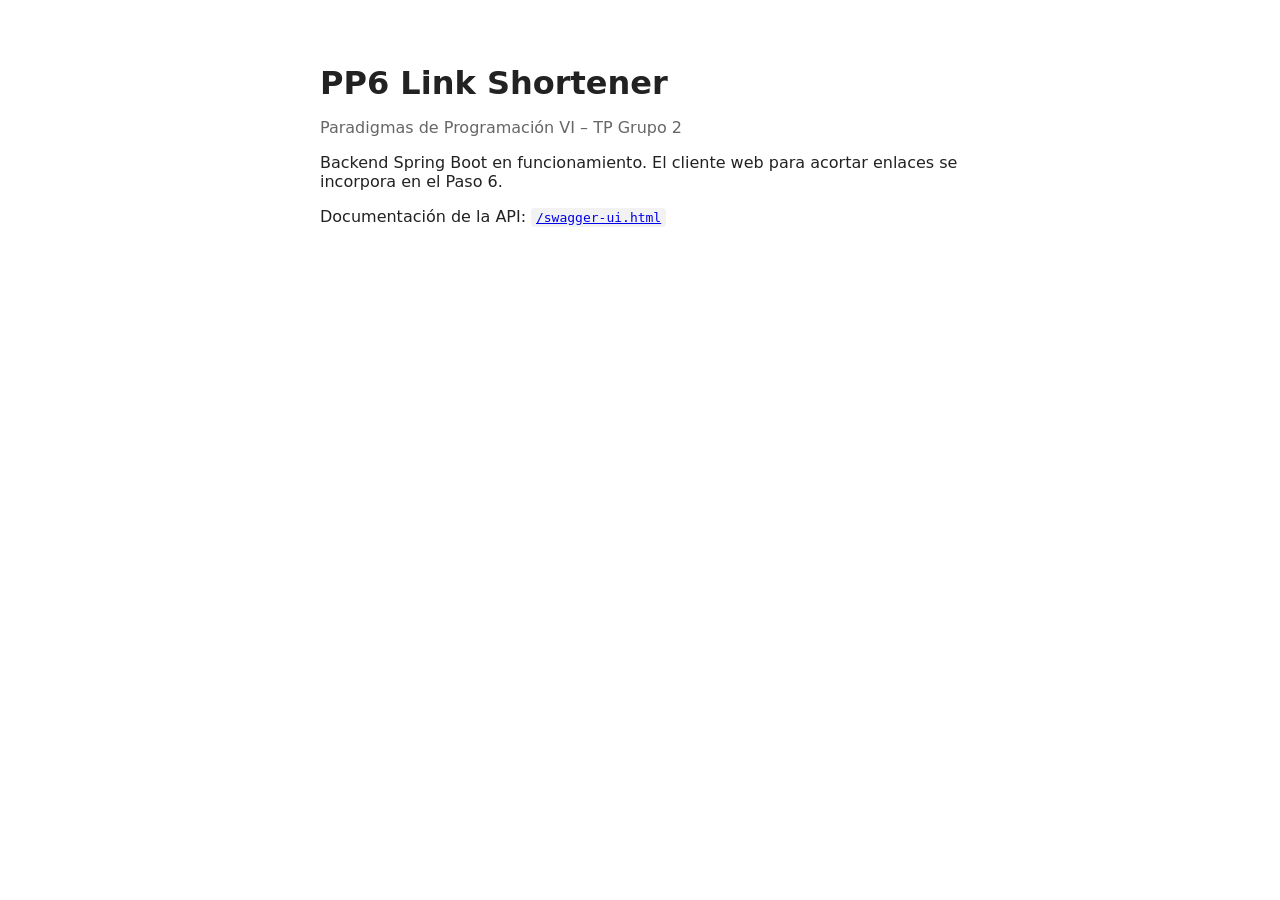
==== src/main/resources/static/index.html @ a362cbf8 "feat: paso 0 - proyecto base Spring Boot 3.4.3 con perfiles staging/prod - Gradle wrapper 8.14.3, Ja" ====
<!DOCTYPE html>
<html lang="es">
<head>
	<meta charset="UTF-8">
	<meta name="viewport" content="width=device-width, initial-scale=1.0">
	<title>PP6 Link Shortener</title>
	<style>
		body { font-family: system-ui, sans-serif; max-width: 640px; margin: 4rem auto; padding: 0 1rem; color: #222; }
		h1 { margin-bottom: .25rem; }
		.muted { color: #666; }
		code { background: #f2f2f2; padding: .1rem .3rem; border-radius: 4px; }
	</style>
</head>
<body>
	<h1>PP6 Link Shortener</h1>
	<p class="muted">Paradigmas de Programación VI – TP Grupo 2</p>
	<p>Backend Spring Boot en funcionamiento. El cliente web para acortar enlaces se incorpora en el Paso 6.</p>
	<p>Documentación de la API: <a href="/swagger-ui.html"><code>/swagger-ui.html</code></a></p>
</body>
</html>
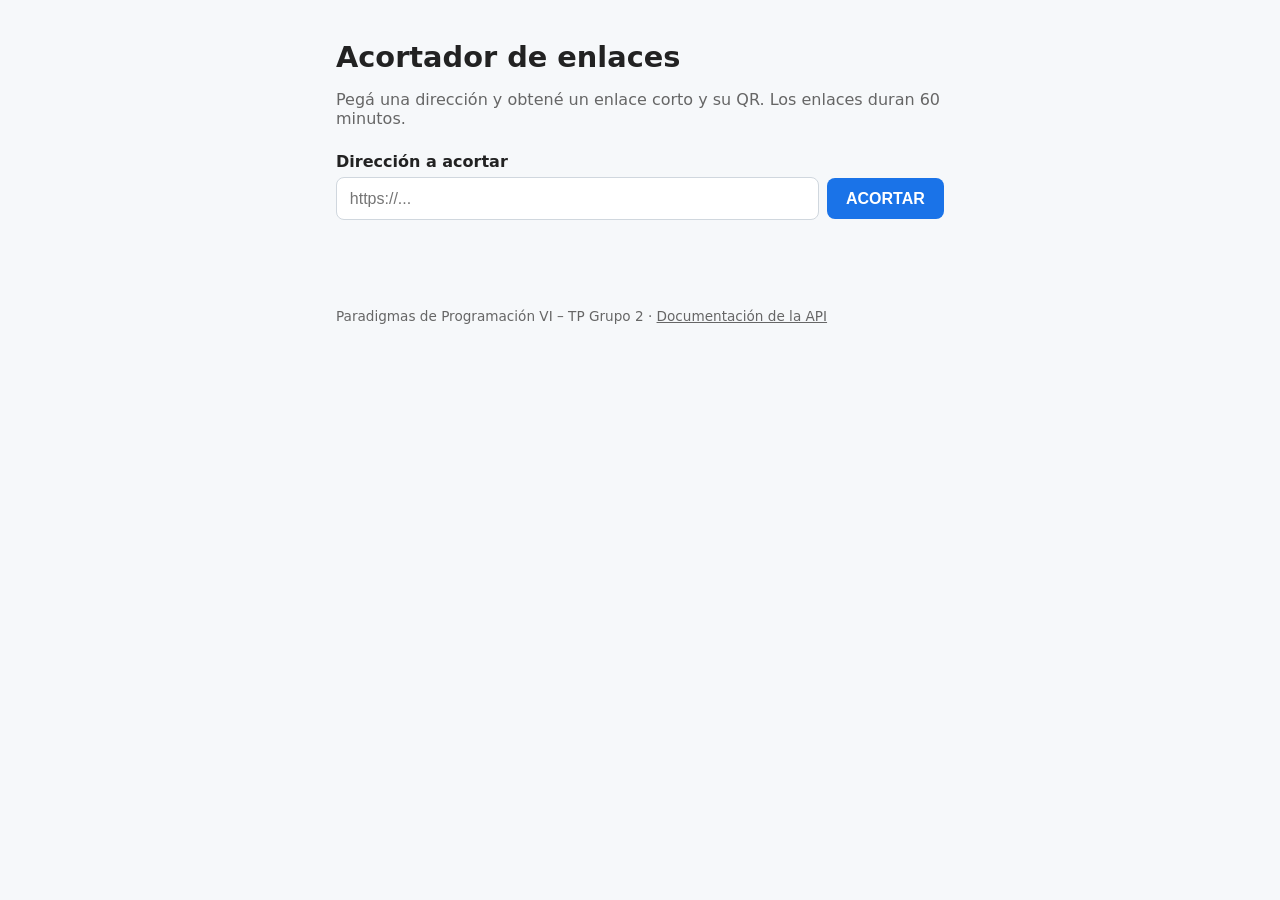
==== commit d51b18c7: "feat(web): cliente web para acortar enlaces (Paso 7) Formulario, estados inicial/cargando/400/503/re" ====
--- a/src/main/resources/static/index.html
+++ b/src/main/resources/static/index.html
@@ -3,18 +3,43 @@
 <head>
 	<meta charset="UTF-8">
 	<meta name="viewport" content="width=device-width, initial-scale=1.0">
-	<title>PP6 Link Shortener</title>
-	<style>
-		body { font-family: system-ui, sans-serif; max-width: 640px; margin: 4rem auto; padding: 0 1rem; color: #222; }
-		h1 { margin-bottom: .25rem; }
-		.muted { color: #666; }
-		code { background: #f2f2f2; padding: .1rem .3rem; border-radius: 4px; }
-	</style>
+	<title>Acortador de enlaces – PP6</title>
+	<link rel="stylesheet" href="styles.css">
 </head>
 <body>
-	<h1>PP6 Link Shortener</h1>
-	<p class="muted">Paradigmas de Programación VI – TP Grupo 2</p>
-	<p>Backend Spring Boot en funcionamiento. El cliente web para acortar enlaces se incorpora en el Paso 6.</p>
-	<p>Documentación de la API: <a href="/swagger-ui.html"><code>/swagger-ui.html</code></a></p>
+	<main>
+		<h1>Acortador de enlaces</h1>
+		<p class="muted">Pegá una dirección y obtené un enlace corto y su QR. Los enlaces duran 60 minutos.</p>
+
+		<form id="shorten-form" novalidate>
+			<label for="url">Dirección a acortar</label>
+			<div class="row">
+				<input id="url" name="url" type="text" inputmode="url" autocomplete="off" spellcheck="false"
+					placeholder="https://..." required>
+				<button id="shorten" type="submit">ACORTAR</button>
+			</div>
+		</form>
+
+		<p id="status" class="status" role="status" aria-live="polite"></p>
+
+		<section id="result" class="card" hidden aria-labelledby="result-title">
+			<h2 id="result-title">Tu enlace corto</h2>
+			<div class="row">
+				<a id="short-url" class="short-url" target="_blank" rel="noopener"></a>
+				<button id="copy" type="button">Copiar</button>
+			</div>
+			<img id="qr" class="qr" width="256" height="256" alt="">
+			<div class="row">
+				<a id="download" class="button secondary">Descargar QR</a>
+			</div>
+			<p id="expires" class="muted"></p>
+		</section>
+
+		<footer class="muted">
+			Paradigmas de Programación VI – TP Grupo 2 ·
+			<a href="/swagger-ui.html">Documentación de la API</a>
+		</footer>
+	</main>
+	<script src="app.js"></script>
 </body>
 </html>
--- a/src/main/resources/static/styles.css
+++ b/src/main/resources/static/styles.css
@@ -0,0 +1,87 @@
+:root {
+	--accent: #1a73e8;
+	--accent-dark: #1558b0;
+	--text: #222;
+	--muted: #666;
+	--border: #d0d7de;
+	--error: #b3261e;
+	--warning: #8a5300;
+	--success: #1e7d32;
+}
+
+* { box-sizing: border-box; }
+
+/* Las clases con display (p. ej. .button) pisan el atributo hidden si no se fuerza. */
+[hidden] { display: none !important; }
+
+body {
+	font-family: system-ui, -apple-system, "Segoe UI", Roboto, sans-serif;
+	color: var(--text);
+	margin: 0;
+	background: #f6f8fa;
+}
+
+main { max-width: 640px; margin: 0 auto; padding: 2.5rem 1rem; }
+
+h1 { margin: 0 0 .25rem; font-size: 1.8rem; }
+h2 { margin: 0 0 1rem; font-size: 1.2rem; }
+
+.muted { color: var(--muted); }
+
+label { display: block; font-weight: 600; margin: 1.5rem 0 .4rem; }
+
+.row { display: flex; gap: .5rem; align-items: center; flex-wrap: wrap; }
+
+input {
+	flex: 1 1 260px;
+	min-width: 0;
+	padding: .7rem .8rem;
+	font-size: 1rem;
+	border: 1px solid var(--border);
+	border-radius: 8px;
+}
+
+input:focus, button:focus-visible, a:focus-visible { outline: 3px solid #9ec5ff; outline-offset: 1px; }
+
+button, .button {
+	padding: .7rem 1.2rem;
+	font-size: 1rem;
+	font-weight: 600;
+	border: 0;
+	border-radius: 8px;
+	background: var(--accent);
+	color: #fff;
+	cursor: pointer;
+	text-decoration: none;
+	display: inline-block;
+}
+
+button:hover:not(:disabled), .button:hover { background: var(--accent-dark); }
+button:disabled { opacity: .55; cursor: not-allowed; }
+
+.button.secondary { background: #fff; color: var(--accent); border: 1px solid var(--accent); }
+.button.secondary:hover { background: #eef4fd; }
+
+.status { min-height: 1.5rem; margin: 1rem 0; font-weight: 500; }
+.status.error { color: var(--error); }
+.status.warning { color: var(--warning); }
+.status.success { color: var(--success); }
+.status.info { color: var(--muted); }
+
+.card {
+	background: #fff;
+	border: 1px solid var(--border);
+	border-radius: 12px;
+	padding: 1.25rem;
+	margin-top: .5rem;
+}
+
+.short-url { font-size: 1.15rem; font-weight: 600; word-break: break-all; flex: 1 1 200px; color: var(--accent); }
+
+.qr { display: block; margin: 1rem auto; max-width: 100%; height: auto; border: 1px solid var(--border); border-radius: 8px; }
+
+.card.expired .short-url { color: var(--muted); text-decoration: line-through; cursor: default; }
+.card.expired .qr { filter: grayscale(1) opacity(.3); }
+
+footer { margin-top: 3rem; font-size: .85rem; }
+footer a { color: var(--muted); }
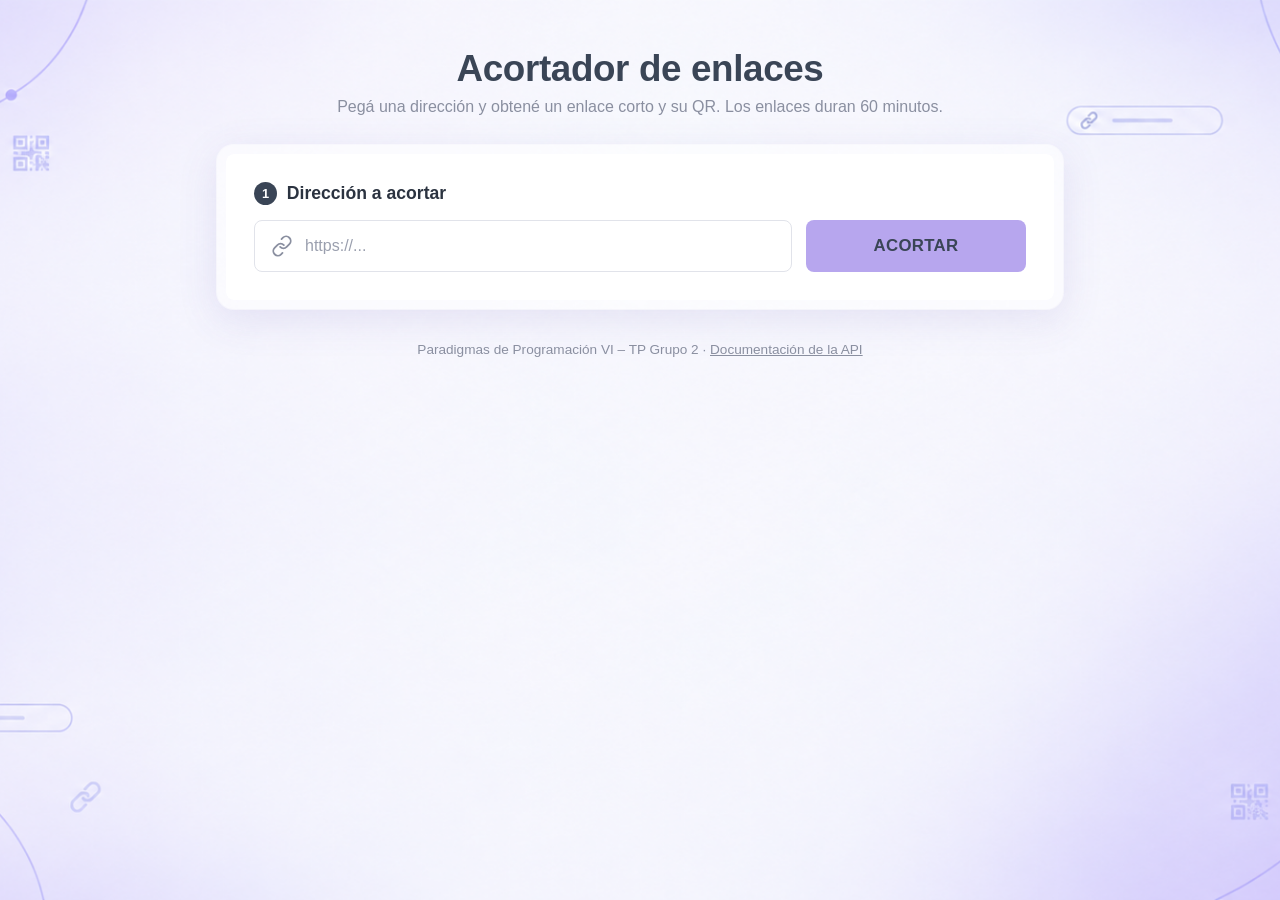
==== commit b3b871fe: "restylig web" ====
--- a/src/main/resources/static/index.html
+++ b/src/main/resources/static/index.html
@@ -8,32 +8,48 @@
 </head>
 <body>
 	<main>
-		<h1>Acortador de enlaces</h1>
-		<p class="muted">Pegá una dirección y obtené un enlace corto y su QR. Los enlaces duran 60 minutos.</p>
+		<header class="hero">
+			<h1>Acortador de enlaces</h1>
+			<p class="muted">Pegá una dirección y obtené un enlace corto y su QR. Los enlaces duran 60 minutos.</p>
+		</header>
 
-		<form id="shorten-form" novalidate>
-			<label for="url">Dirección a acortar</label>
-			<div class="row">
-				<input id="url" name="url" type="text" inputmode="url" autocomplete="off" spellcheck="false"
-					placeholder="https://..." required>
-				<button id="shorten" type="submit">ACORTAR</button>
-			</div>
-		</form>
+		<div class="panel">
+			<form id="shorten-form" novalidate>
+				<div class="step">
+					<span class="step-number" aria-hidden="true">1</span>
+					<label for="url">Dirección a acortar</label>
+				</div>
+				<div class="row">
+					<div class="field">
+						<svg class="field-icon" viewBox="0 0 24 24" width="22" height="22" aria-hidden="true" focusable="false">
+							<path d="M10 13a5 5 0 0 0 7.07 0l3-3a5 5 0 0 0-7.07-7.07l-1.5 1.5M14 11a5 5 0 0 0-7.07 0l-3 3a5 5 0 0 0 7.07 7.07l1.5-1.5"
+								fill="none" stroke="currentColor" stroke-width="2" stroke-linecap="round" stroke-linejoin="round"/>
+						</svg>
+						<input id="url" name="url" type="text" inputmode="url" autocomplete="off" spellcheck="false"
+							placeholder="https://..." required>
+					</div>
+					<button id="shorten" type="submit">ACORTAR</button>
+				</div>
+			</form>
 
-		<p id="status" class="status" role="status" aria-live="polite"></p>
+			<p id="status" class="status" role="status" aria-live="polite"></p>
 
-		<section id="result" class="card" hidden aria-labelledby="result-title">
-			<h2 id="result-title">Tu enlace corto</h2>
-			<div class="row">
-				<a id="short-url" class="short-url" target="_blank" rel="noopener"></a>
-				<button id="copy" type="button">Copiar</button>
-			</div>
-			<img id="qr" class="qr" width="256" height="256" alt="">
-			<div class="row">
-				<a id="download" class="button secondary">Descargar QR</a>
-			</div>
-			<p id="expires" class="muted"></p>
-		</section>
+			<section id="result" class="result" hidden aria-labelledby="result-title">
+				<div class="step">
+					<span class="step-number" aria-hidden="true">2</span>
+					<h2 id="result-title">Tu enlace corto</h2>
+				</div>
+				<div class="result-box">
+					<a id="short-url" class="short-url" target="_blank" rel="noopener"></a>
+					<div class="actions">
+						<a id="download" class="button secondary">Descargar QR</a>
+						<button id="copy" type="button" class="dark">Copiar</button>
+					</div>
+				</div>
+				<img id="qr" class="qr" width="256" height="256" alt="">
+				<p id="expires" class="muted expires"></p>
+			</section>
+		</div>
 
 		<footer class="muted">
 			Paradigmas de Programación VI – TP Grupo 2 ·
--- a/src/main/resources/static/styles.css
+++ b/src/main/resources/static/styles.css
@@ -1,9 +1,12 @@
 :root {
-	--accent: #1a73e8;
-	--accent-dark: #1558b0;
-	--text: #222;
-	--muted: #666;
-	--border: #d0d7de;
+	--ink: #3a4556;
+	--text: #2b3340;
+	--muted: #8a8fa0;
+	--border: #e1e3ea;
+	--accent: #b7a6ee;
+	--accent-dark: #5b4bc4;
+	--link: #5b4bc4;
+	--focus: #b7a6ee;
 	--error: #b3261e;
 	--warning: #8a5300;
 	--success: #1e7d32;
@@ -15,73 +18,160 @@
 [hidden] { display: none !important; }
 
 body {
-	font-family: system-ui, -apple-system, "Segoe UI", Roboto, sans-serif;
+	font-family: "Helvetica Neue", Helvetica, Arial, sans-serif;
 	color: var(--text);
 	margin: 0;
-	background: #f6f8fa;
+	min-height: 100vh;
+	background: #f3f1fd url("fondo.webp") center / cover no-repeat fixed;
 }
 
-main { max-width: 640px; margin: 0 auto; padding: 2.5rem 1rem; }
+main { max-width: 880px; margin: 0 auto; padding: 3rem 1rem 2rem; }
 
-h1 { margin: 0 0 .25rem; font-size: 1.8rem; }
-h2 { margin: 0 0 1rem; font-size: 1.2rem; }
+.hero { text-align: center; margin-bottom: 1.75rem; }
+
+h1 { margin: 0 0 .5rem; font-size: 2.3rem; font-weight: 700; letter-spacing: -.01em; color: var(--ink); }
+h2 { margin: 0; font-size: 1.1rem; font-weight: 700; color: var(--text); }
 
 .muted { color: var(--muted); }
+.hero .muted { margin: 0; font-size: 1rem; }
 
-label { display: block; font-weight: 600; margin: 1.5rem 0 .4rem; }
+/* Tarjeta blanca con un borde translúcido alrededor, como un marco de vidrio. */
+.panel {
+	background: #fff;
+	border-radius: 18px;
+	padding: 1.75rem;
+	border: 10px solid rgba(255, 255, 255, .55);
+	background-clip: padding-box;
+	box-shadow: 0 10px 40px rgba(90, 70, 170, .12);
+}
 
-.row { display: flex; gap: .5rem; align-items: center; flex-wrap: wrap; }
+.step { display: flex; align-items: center; gap: .6rem; margin-bottom: .9rem; }
+
+.step-number {
+	display: inline-flex;
+	align-items: center;
+	justify-content: center;
+	width: 1.45rem;
+	height: 1.45rem;
+	border-radius: 50%;
+	background: var(--ink);
+	color: #fff;
+	font-size: .8rem;
+	font-weight: 700;
+}
+
+label { font-size: 1.1rem; font-weight: 700; }
+
+.row { display: flex; gap: .9rem; align-items: stretch; flex-wrap: wrap; }
+
+.field {
+	flex: 1 1 280px;
+	min-width: 0;
+	display: flex;
+	align-items: center;
+	gap: .75rem;
+	padding: 0 1rem;
+	border: 1px solid var(--border);
+	border-radius: 8px;
+	background: #fff;
+}
+
+.field:focus-within { border-color: var(--focus); box-shadow: 0 0 0 3px rgba(183, 166, 238, .45); }
+.field-icon { flex: none; color: var(--muted); }
 
 input {
-	flex: 1 1 260px;
+	flex: 1;
 	min-width: 0;
-	padding: .7rem .8rem;
+	padding: 1rem 0;
+	font: inherit;
 	font-size: 1rem;
-	border: 1px solid var(--border);
-	border-radius: 8px;
+	color: var(--text);
+	border: 0;
+	background: transparent;
 }
 
-input:focus, button:focus-visible, a:focus-visible { outline: 3px solid #9ec5ff; outline-offset: 1px; }
+input::placeholder { color: #9a9fae; }
+input:focus { outline: none; }
+button:focus-visible, a:focus-visible { outline: 3px solid var(--focus); outline-offset: 2px; }
 
 button, .button {
-	padding: .7rem 1.2rem;
-	font-size: 1rem;
-	font-weight: 600;
+	padding: .95rem 1.4rem;
+	font: inherit;
+	font-size: .95rem;
+	font-weight: 700;
 	border: 0;
 	border-radius: 8px;
 	background: var(--accent);
-	color: #fff;
+	color: var(--ink);
 	cursor: pointer;
 	text-decoration: none;
 	display: inline-block;
+	text-align: center;
 }
 
-button:hover:not(:disabled), .button:hover { background: var(--accent-dark); }
+#shorten { flex: 0 1 220px; font-size: 1.05rem; letter-spacing: .02em; }
+
+button:hover:not(:disabled), .button:hover { background: var(--accent-dark); color: #fff; }
 button:disabled { opacity: .55; cursor: not-allowed; }
 
-.button.secondary { background: #fff; color: var(--accent); border: 1px solid var(--accent); }
-.button.secondary:hover { background: #eef4fd; }
+.button.secondary { background: #fff; color: var(--ink); border: 1px solid var(--border); padding: .7rem 1.1rem; }
+.button.secondary:hover { background: #f5f3fd; color: var(--ink); }
 
-.status { min-height: 1.5rem; margin: 1rem 0; font-weight: 500; }
+button.dark { background: var(--ink); color: #fff; padding: .7rem 1.4rem; }
+button.dark:hover:not(:disabled) { background: #2b3340; }
+
+.status { margin: 0; font-size: .95rem; font-weight: 500; }
+.status:not(:empty) { margin-top: 1rem; }
 .status.error { color: var(--error); }
 .status.warning { color: var(--warning); }
 .status.success { color: var(--success); }
 .status.info { color: var(--muted); }
 
-.card {
+.result { margin-top: 1.25rem; padding-top: 1.5rem; border-top: 1px dashed var(--border); }
+
+.result-box {
+	display: flex;
+	align-items: center;
+	gap: .9rem;
+	flex-wrap: wrap;
+	padding: 1rem 1.1rem;
+	border-radius: 12px;
+	background: #f7f7fa;
+}
+
+.short-url { flex: 1 1 220px; font-size: 1.25rem; font-weight: 500; word-break: break-all; color: var(--link); }
+
+.actions { display: flex; gap: .6rem; flex-wrap: wrap; }
+
+.qr {
+	display: block;
+	margin: 1.25rem auto .75rem;
+	max-width: 100%;
+	height: auto;
+	padding: .5rem;
 	background: #fff;
 	border: 1px solid var(--border);
 	border-radius: 12px;
-	padding: 1.25rem;
-	margin-top: .5rem;
 }
 
-.short-url { font-size: 1.15rem; font-weight: 600; word-break: break-all; flex: 1 1 200px; color: var(--accent); }
+.expires { margin: 0; text-align: center; font-size: .95rem; }
 
-.qr { display: block; margin: 1rem auto; max-width: 100%; height: auto; border: 1px solid var(--border); border-radius: 8px; }
+.result.expired .short-url { color: var(--muted); text-decoration: line-through; cursor: default; }
+.result.expired .qr { filter: grayscale(1) opacity(.3); }
 
-.card.expired .short-url { color: var(--muted); text-decoration: line-through; cursor: default; }
-.card.expired .qr { filter: grayscale(1) opacity(.3); }
+footer { margin-top: 2rem; font-size: .85rem; text-align: center; }
+footer a { color: inherit; }
 
-footer { margin-top: 3rem; font-size: .85rem; }
-footer a { color: var(--muted); }
+/* Página "Este enlace expiró o no existe". */
+.notice { text-align: center; padding: 2.5rem 1.75rem; }
+.notice h1 { font-size: 1.7rem; }
+.notice .button { margin-top: 1.5rem; }
+
+@media (max-width: 560px) {
+	main { padding-top: 2rem; }
+	h1 { font-size: 1.7rem; }
+	.panel { padding: 1.1rem; border-width: 6px; }
+	#shorten { flex: 1 1 100%; }
+	.actions { width: 100%; }
+	.actions > * { flex: 1; }
+}
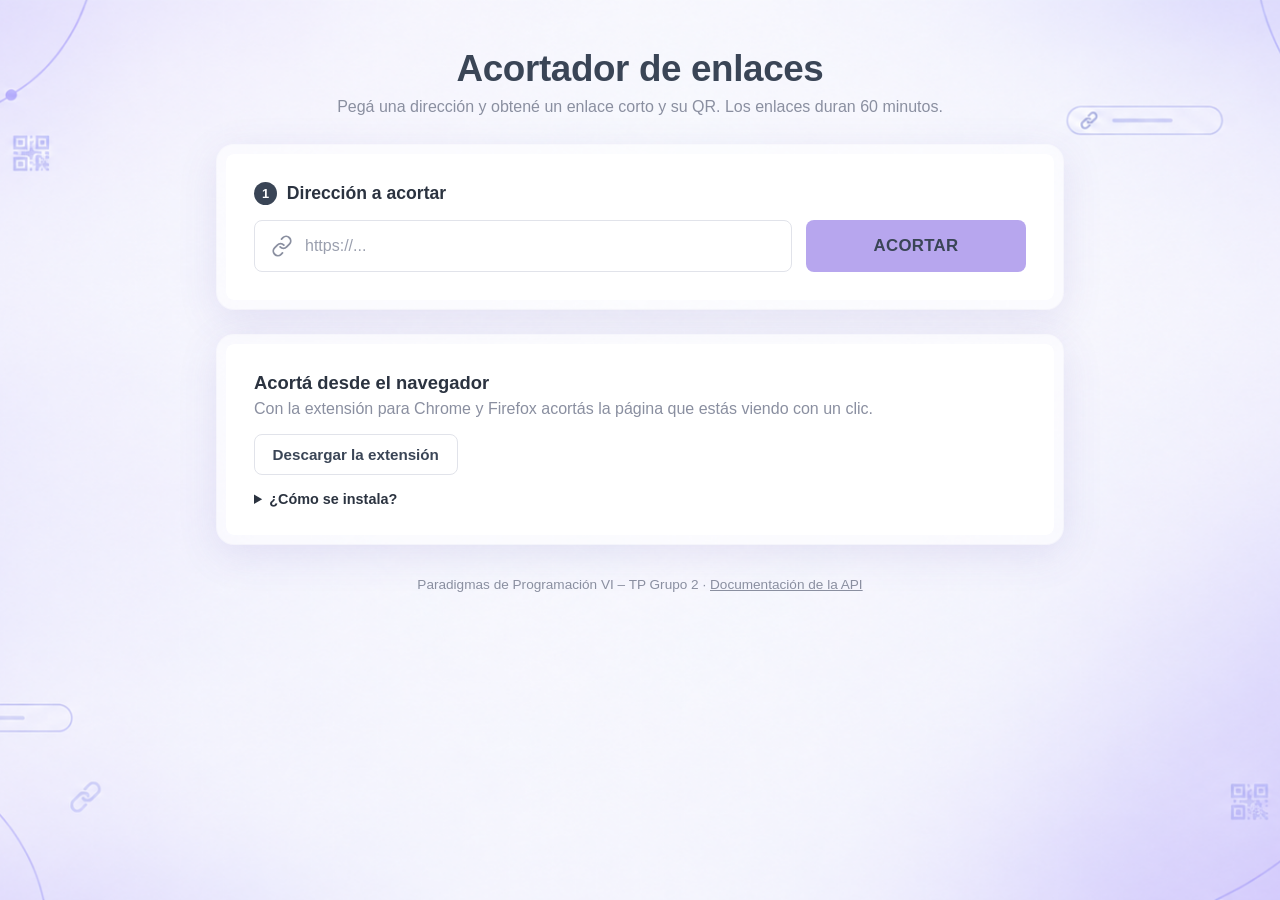
==== commit c40fbb01: "feat(web): descargar la extension desde el sitio Gradle arma el zip de browser-extension/ en cada bu" ====
--- a/src/main/resources/static/index.html
+++ b/src/main/resources/static/index.html
@@ -51,6 +51,19 @@
 			</section>
 		</div>
 
+		<section class="panel extension" aria-labelledby="extension-title">
+			<h2 id="extension-title">Acortá desde el navegador</h2>
+			<p class="muted">Con la extensión para Chrome y Firefox acortás la página que estás viendo con un clic.</p>
+			<a class="button secondary" href="descargas/acortador-pp6.zip" download>Descargar la extensión</a>
+			<details>
+				<summary>¿Cómo se instala?</summary>
+				<p><strong>Chrome o Edge:</strong> descomprimí el zip, abrí <code>chrome://extensions</code>, activá
+					<em>Modo de desarrollador</em> y elegí <em>Cargar descomprimida</em> con la carpeta.</p>
+				<p><strong>Firefox:</strong> abrí <code>about:debugging#/runtime/this-firefox</code> y elegí
+					<em>Cargar complemento temporal</em> con el zip. Firefox la quita al cerrarse.</p>
+			</details>
+		</section>
+
 		<footer class="muted">
 			Paradigmas de Programación VI – TP Grupo 2 ·
 			<a href="/swagger-ui.html">Documentación de la API</a>
--- a/src/main/resources/static/styles.css
+++ b/src/main/resources/static/styles.css
@@ -159,6 +159,13 @@
 .result.expired .short-url { color: var(--muted); text-decoration: line-through; cursor: default; }
 .result.expired .qr { filter: grayscale(1) opacity(.3); }
 
+.extension { margin-top: 1.5rem; }
+.extension h2 { margin: 0 0 .4rem; font-size: 1.15rem; }
+.extension p { margin: 0 0 1rem; }
+.extension details { margin-top: 1rem; font-size: .9rem; }
+.extension summary { cursor: pointer; font-weight: 600; }
+.extension details p { margin: .6rem 0 0; }
+
 footer { margin-top: 2rem; font-size: .85rem; text-align: center; }
 footer a { color: inherit; }
 
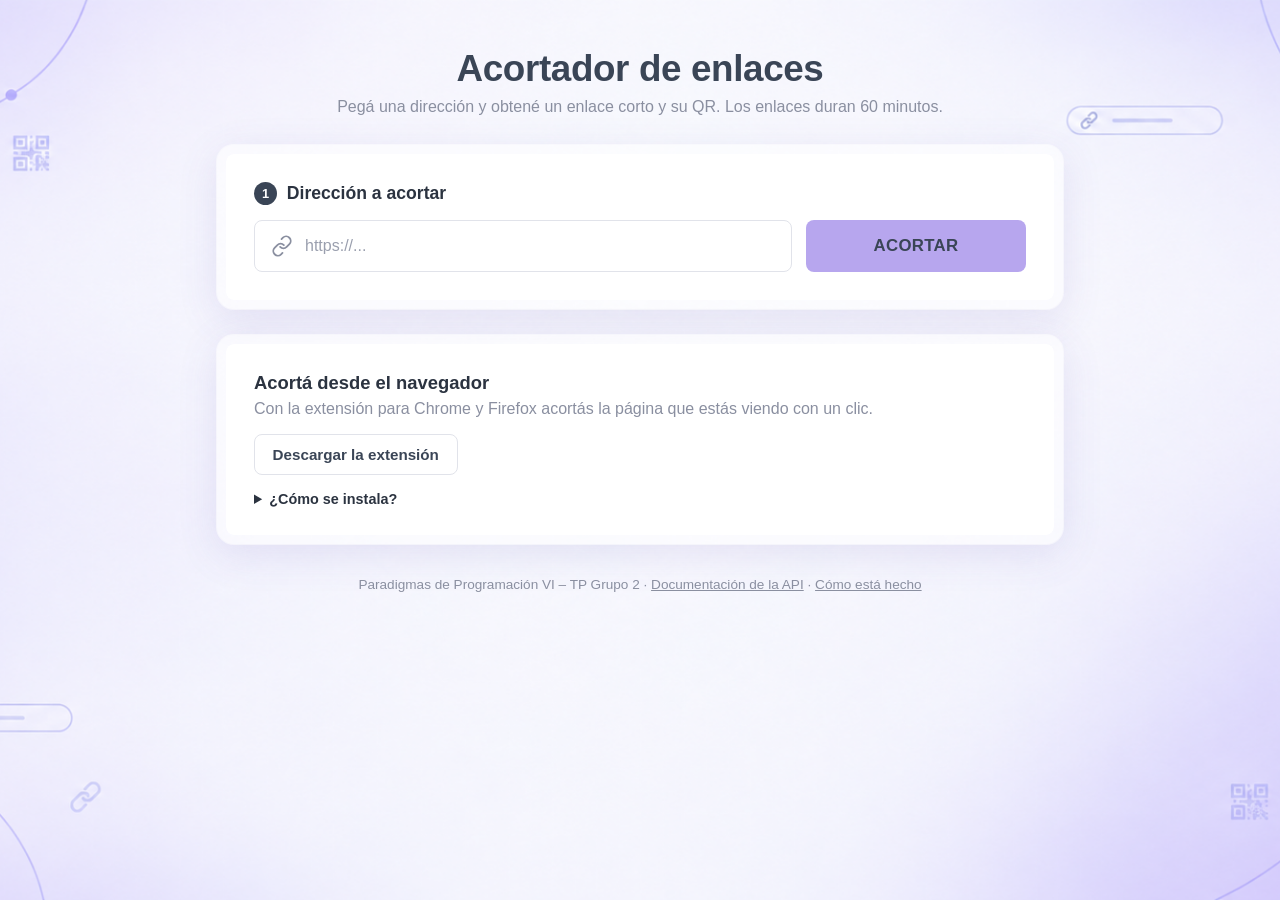
==== commit a007d752: "docs(coloquio): guia /coloquio con diagrama de clases y enlaces al codigo Diagrama interactivo por c" ====
--- a/src/main/resources/static/index.html
+++ b/src/main/resources/static/index.html
@@ -66,7 +66,8 @@
 
 		<footer class="muted">
 			Paradigmas de Programación VI – TP Grupo 2 ·
-			<a href="/swagger-ui.html">Documentación de la API</a>
+			<a href="/swagger-ui.html">Documentación de la API</a> ·
+			<a href="coloquio">Cómo está hecho</a>
 		</footer>
 	</main>
 	<script src="app.js"></script>
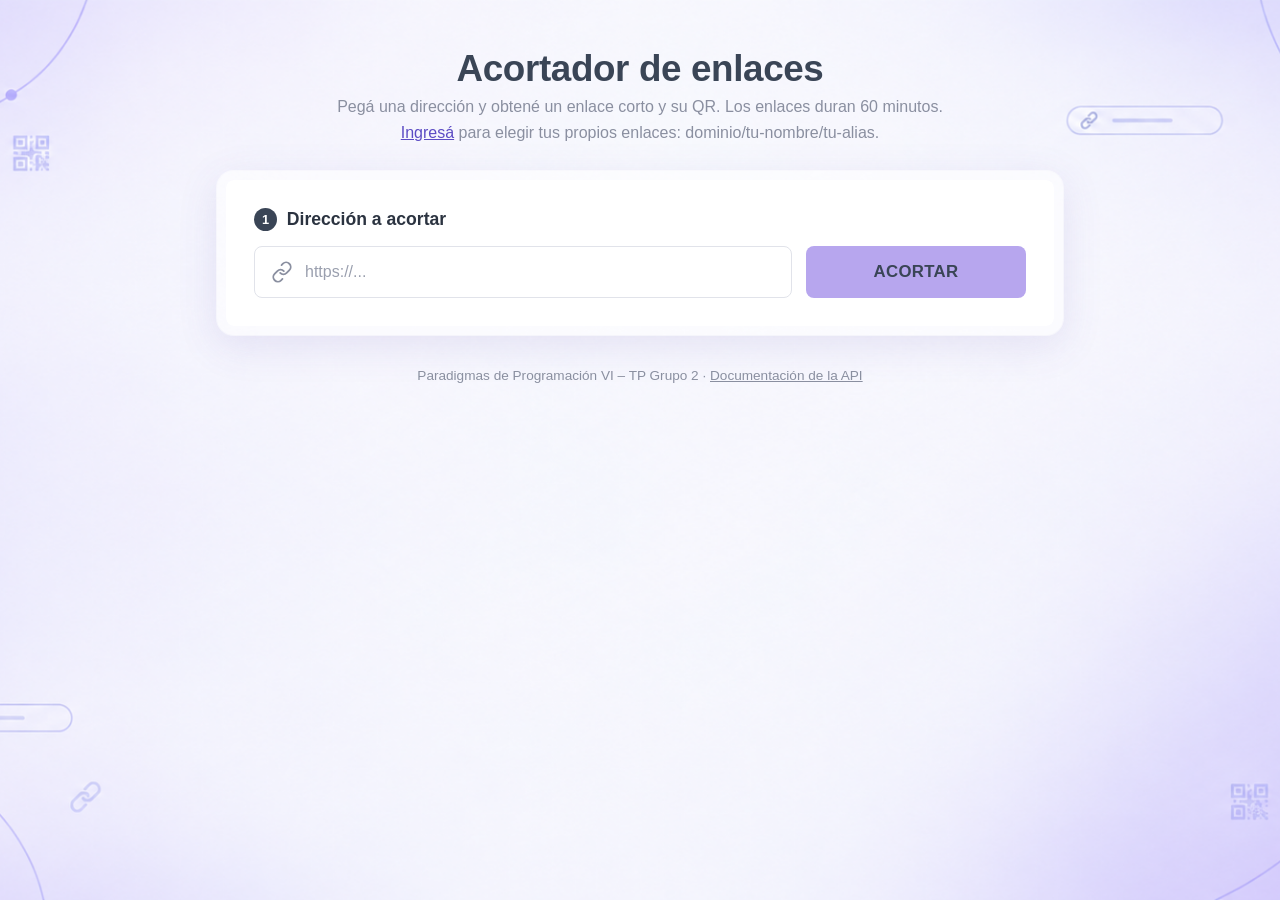
==== commit 84a641e6: "Etapa 2: ingreso con Google por QR y espacio de nombres /{usuario}/{alias} - El celular inicia sesio" ====
--- a/src/main/resources/static/index.html
+++ b/src/main/resources/static/index.html
@@ -11,6 +11,7 @@
 		<header class="hero">
 			<h1>Acortador de enlaces</h1>
 			<p class="muted">Pegá una dirección y obtené un enlace corto y su QR. Los enlaces duran 60 minutos.</p>
+			<p class="muted"><a href="/cuenta.html">Ingresá</a> para elegir tus propios enlaces: dominio/tu-nombre/tu-alias.</p>
 		</header>
 
 		<div class="panel">
@@ -51,25 +52,12 @@
 			</section>
 		</div>
 
-		<section class="panel extension" aria-labelledby="extension-title">
-			<h2 id="extension-title">Acortá desde el navegador</h2>
-			<p class="muted">Con la extensión para Chrome y Firefox acortás la página que estás viendo con un clic.</p>
-			<a class="button secondary" href="descargas/acortador-pp6.zip" download>Descargar la extensión</a>
-			<details>
-				<summary>¿Cómo se instala?</summary>
-				<p><strong>Chrome o Edge:</strong> descomprimí el zip, abrí <code>chrome://extensions</code>, activá
-					<em>Modo de desarrollador</em> y elegí <em>Cargar descomprimida</em> con la carpeta.</p>
-				<p><strong>Firefox:</strong> abrí <code>about:debugging#/runtime/this-firefox</code> y elegí
-					<em>Cargar complemento temporal</em> con el zip. Firefox la quita al cerrarse.</p>
-			</details>
-		</section>
-
 		<footer class="muted">
 			Paradigmas de Programación VI – TP Grupo 2 ·
-			<a href="/swagger-ui.html">Documentación de la API</a> ·
-			<a href="coloquio">Cómo está hecho</a>
+			<a href="/swagger-ui.html">Documentación de la API</a>
 		</footer>
 	</main>
+	<script src="result-card.js"></script>
 	<script src="app.js"></script>
 </body>
 </html>
--- a/src/main/resources/static/styles.css
+++ b/src/main/resources/static/styles.css
@@ -159,15 +159,21 @@
 .result.expired .short-url { color: var(--muted); text-decoration: line-through; cursor: default; }
 .result.expired .qr { filter: grayscale(1) opacity(.3); }
 
-.extension { margin-top: 1.5rem; }
-.extension h2 { margin: 0 0 .4rem; font-size: 1.15rem; }
-.extension p { margin: 0 0 1rem; }
-.extension details { margin-top: 1rem; font-size: .9rem; }
-.extension summary { cursor: pointer; font-weight: 600; }
-.extension details p { margin: .6rem 0 0; }
-
 footer { margin-top: 2rem; font-size: .85rem; text-align: center; }
 footer a { color: inherit; }
+
+.hero .muted + .muted { margin-top: .5rem; }
+.hero a, .login-alt a { color: var(--link); }
+
+/* Cuenta e ingreso. */
+.hint { margin: -.4rem 0 .9rem; font-size: .9rem; }
+.link-form { margin-top: 1.75rem; }
+.link-form > .field { margin-bottom: .9rem; }
+.sub-label { display: block; margin-bottom: .5rem; font-size: .95rem; }
+.namespace { flex: none; color: var(--muted); font-size: .95rem; }
+.login-alt { margin-top: 1.5rem; font-size: .9rem; }
+.link-button { padding: 0; background: none; color: inherit; font-size: inherit; font-weight: inherit; text-decoration: underline; }
+.link-button:hover:not(:disabled) { background: none; color: var(--link); }
 
 /* Página "Este enlace expiró o no existe". */
 .notice { text-align: center; padding: 2.5rem 1.75rem; }
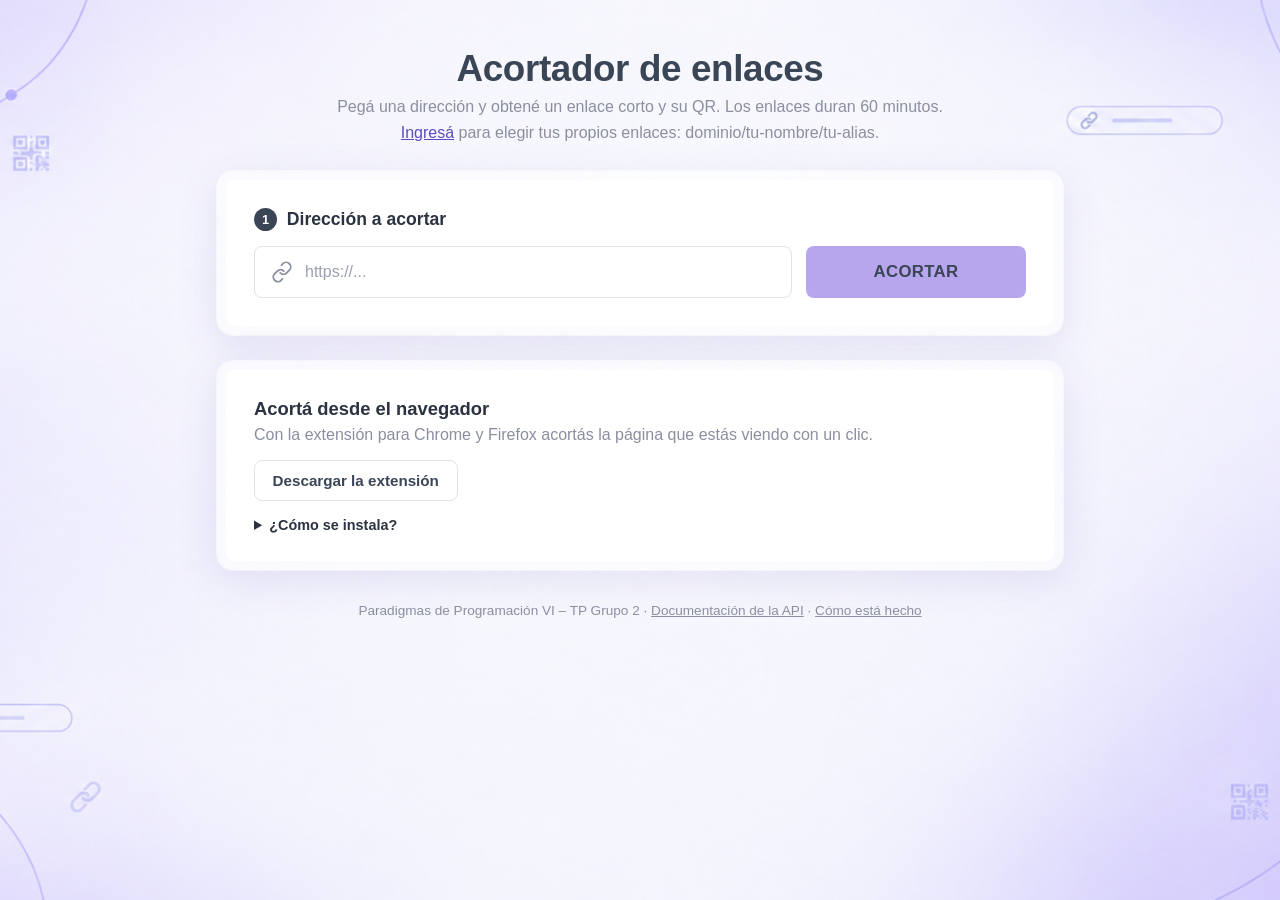
==== commit 5f04d747: "merge: traer la Etapa 2 de main a dev/agustin Conserva la guia /coloquio y la descarga de la extensi" ====
--- a/src/main/resources/static/index.html
+++ b/src/main/resources/static/index.html
@@ -52,9 +52,23 @@
 			</section>
 		</div>
 
+		<section class="panel extension" aria-labelledby="extension-title">
+			<h2 id="extension-title">Acortá desde el navegador</h2>
+			<p class="muted">Con la extensión para Chrome y Firefox acortás la página que estás viendo con un clic.</p>
+			<a class="button secondary" href="descargas/acortador-pp6.zip" download>Descargar la extensión</a>
+			<details>
+				<summary>¿Cómo se instala?</summary>
+				<p><strong>Chrome o Edge:</strong> descomprimí el zip, abrí <code>chrome://extensions</code>, activá
+					<em>Modo de desarrollador</em> y elegí <em>Cargar descomprimida</em> con la carpeta.</p>
+				<p><strong>Firefox:</strong> abrí <code>about:debugging#/runtime/this-firefox</code> y elegí
+					<em>Cargar complemento temporal</em> con el zip. Firefox la quita al cerrarse.</p>
+			</details>
+		</section>
+
 		<footer class="muted">
 			Paradigmas de Programación VI – TP Grupo 2 ·
-			<a href="/swagger-ui.html">Documentación de la API</a>
+			<a href="/swagger-ui.html">Documentación de la API</a> ·
+			<a href="coloquio">Cómo está hecho</a>
 		</footer>
 	</main>
 	<script src="result-card.js"></script>
--- a/src/main/resources/static/styles.css
+++ b/src/main/resources/static/styles.css
@@ -159,6 +159,13 @@
 .result.expired .short-url { color: var(--muted); text-decoration: line-through; cursor: default; }
 .result.expired .qr { filter: grayscale(1) opacity(.3); }
 
+.extension { margin-top: 1.5rem; }
+.extension h2 { margin: 0 0 .4rem; font-size: 1.15rem; }
+.extension p { margin: 0 0 1rem; }
+.extension details { margin-top: 1rem; font-size: .9rem; }
+.extension summary { cursor: pointer; font-weight: 600; }
+.extension details p { margin: .6rem 0 0; }
+
 footer { margin-top: 2rem; font-size: .85rem; text-align: center; }
 footer a { color: inherit; }
 
